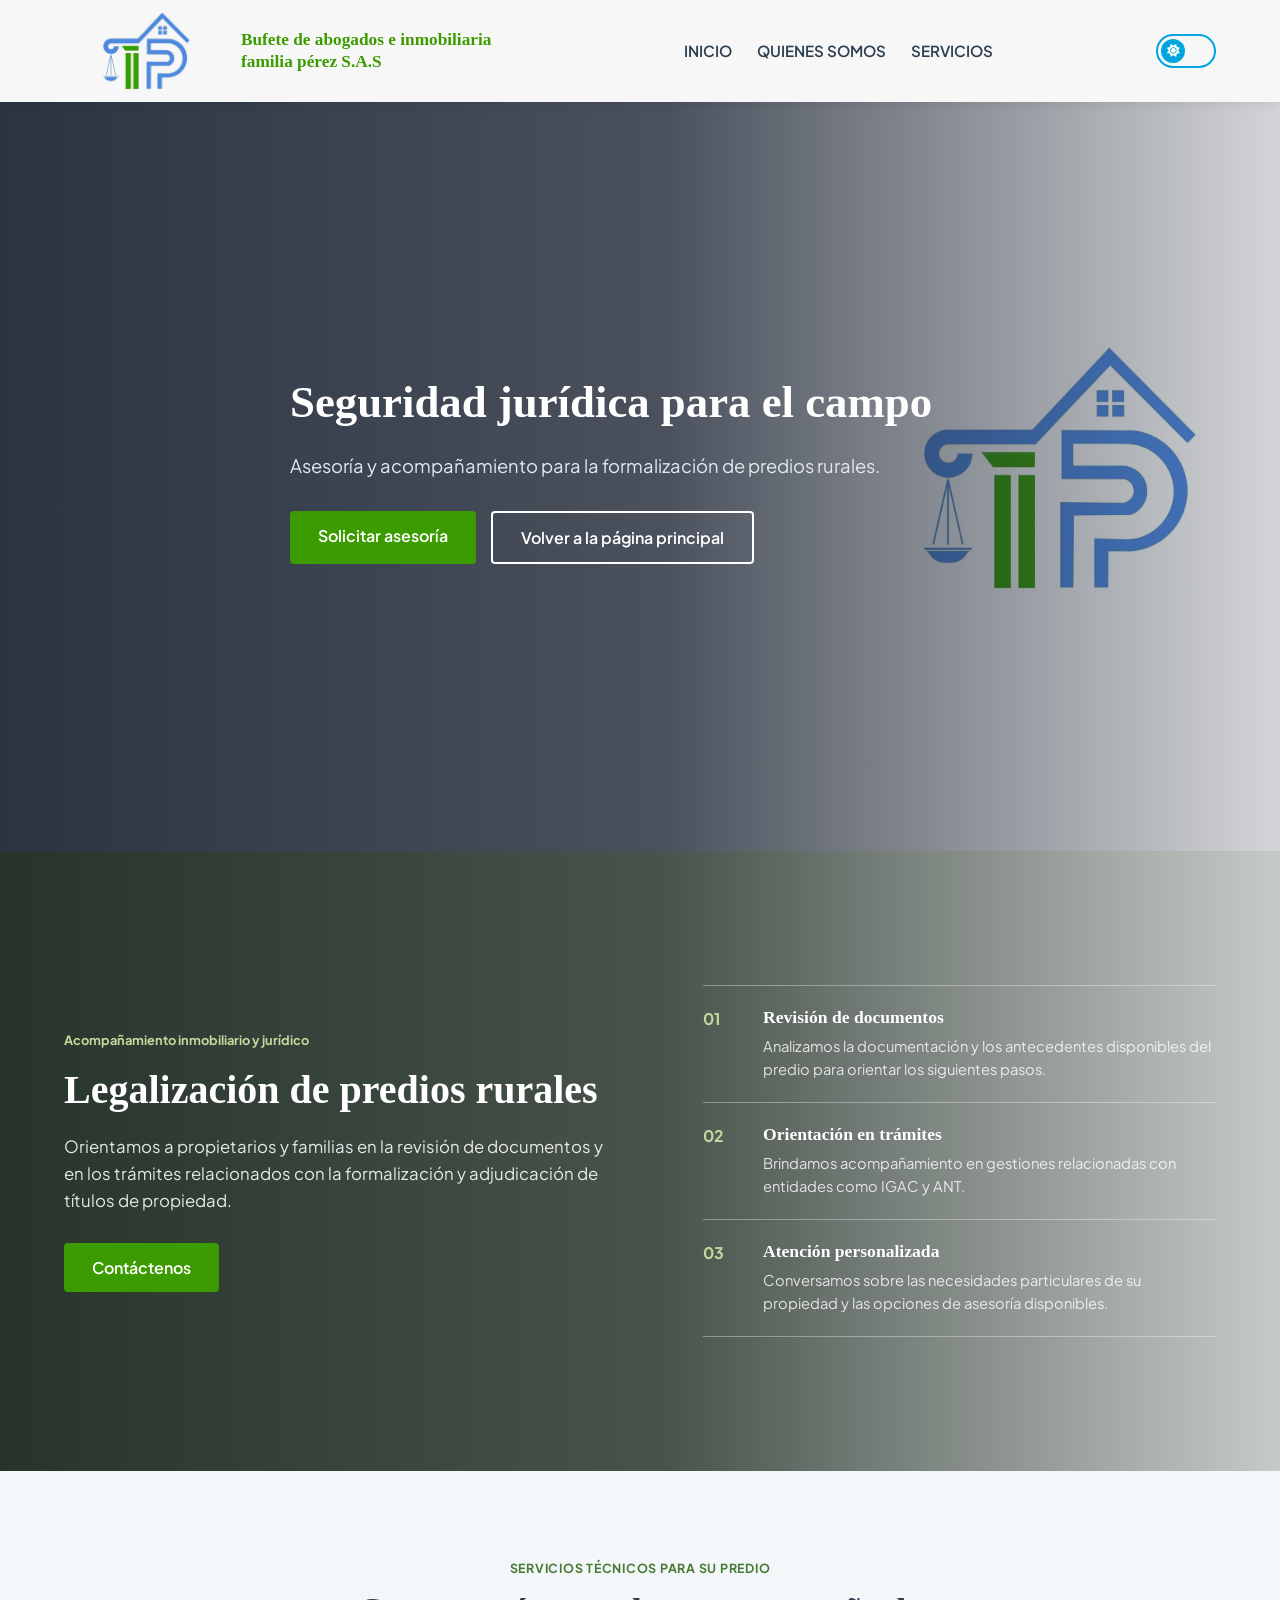
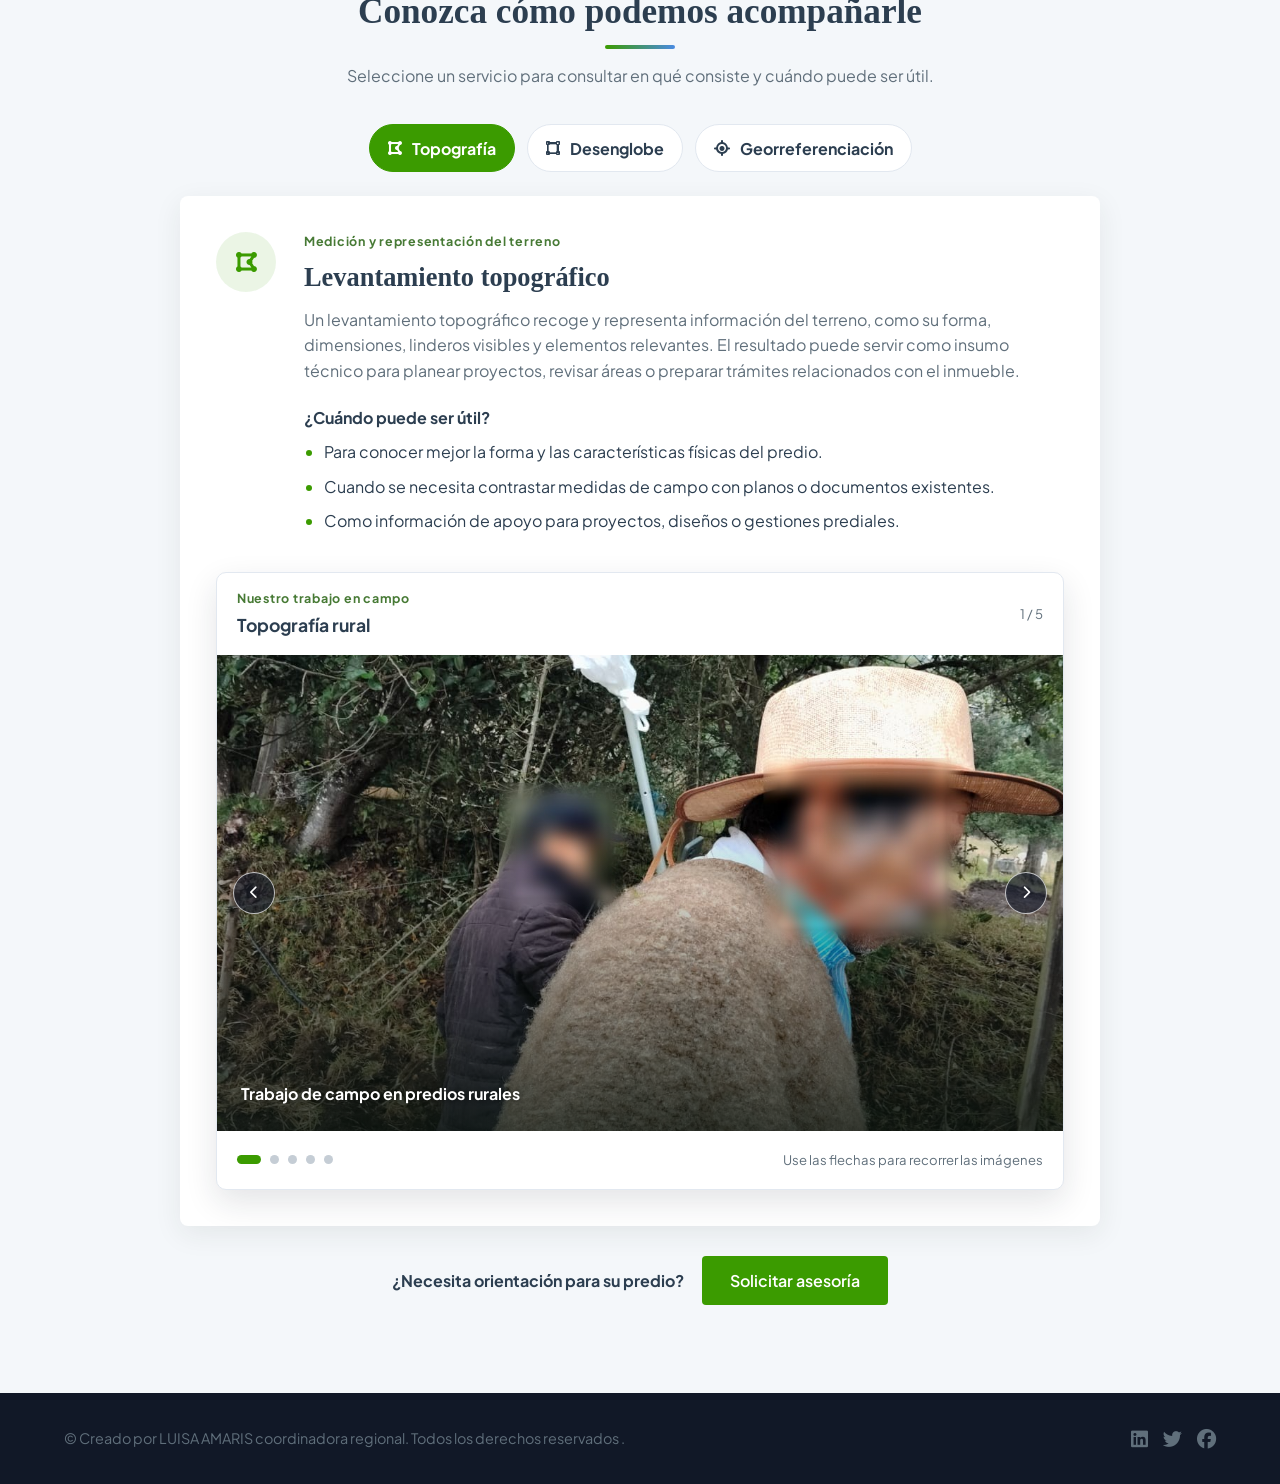
==== predios-rurales.html @ bc98e8e3 "Add files via upload" ====
<!DOCTYPE html>
<html lang="es">
<head>
  <meta charset="UTF-8">
  <meta name="viewport" content="width=device-width, initial-scale=1.0">
  <title>Legalización de predios rurales | Familia Pérez S.A.S.</title>
  <link rel="stylesheet" href="style.css.css">
  <link rel="preconnect" href="https://fonts.googleapis.com">
  <link rel="preconnect" href="https://fonts.gstatic.com" crossorigin>
  <link href="https://fonts.googleapis.com/css2?family=Cinzel:wght@500;700&family=Plus+Jakarta+Sans:wght@300;400;600;700&display=swap" rel="stylesheet">
  <link rel="stylesheet" href="https://cdnjs.cloudflare.com/ajax/libs/font-awesome/6.4.0/css/all.min.css">
</head>
<body>
  <nav class="navbar">
    <div class="container nav-container">
      <a href="index.html#home" class="logo-container">
        <img src="logo-sin-texto.jpeg" alt="Emblema de balanza y casa de Familia Pérez S.A.S." class="site-logo">
        <span class="brand-name">Bufete de abogados e inmobiliaria familia pérez S.A.S</span>
      </a>
      <ul class="nav-links">
        <li><a href="index.html#home">INICIO</a></li>
        <li><a href="index.html#about">QUIENES SOMOS</a></li>
        <li><a href="index.html#services">SERVICIOS</a></li>
      </ul>
      <button class="theme-toggle" id="theme-toggle" type="button" aria-label="Activar modo oscuro" aria-pressed="false">
        <span class="theme-toggle-thumb">
          <i class="fa-solid fa-sun theme-icon-light" aria-hidden="true"></i>
          <i class="fa-solid fa-moon theme-icon-dark" aria-hidden="true"></i>
        </span>
      </button>
    </div>
  </nav>

  <header id="home" class="hero">
    <div class="hero-overlay"></div>
    <div class="container hero-content">
      <h1>Seguridad jurídica para el campo</h1>
      <p>Asesoría y acompañamiento para la formalización de predios rurales.</p>
      <div class="hero-buttons">
        <a href="index.html#contact" class="btn btn-primary">Solicitar asesoría</a>
        <a href="index.html#properties" class="btn btn-secondary">Volver a la página principal</a>
      </div>
    </div>
  </header>

  <main>
    <section class="properties rural-info">
      <div class="container rural-layout">
        <div class="rural-copy">
          <p class="rural-eyebrow">Acompañamiento inmobiliario y jurídico</p>
          <h2>Legalización de predios rurales</h2>
          <p class="rural-intro">Orientamos a propietarios y familias en la revisión de documentos y en los trámites relacionados con la formalización y adjudicación de títulos de propiedad.</p>
          <a href="index.html#contact" class="btn btn-primary">Contáctenos</a>
        </div>
        <div class="rural-points">
          <div class="rural-point">
            <span class="rural-number">01</span>
            <div>
              <h3>Revisión de documentos</h3>
              <p>Analizamos la documentación y los antecedentes disponibles del predio para orientar los siguientes pasos.</p>
            </div>
          </div>
          <div class="rural-point">
            <span class="rural-number">02</span>
            <div>
              <h3>Orientación en trámites</h3>
              <p>Brindamos acompañamiento en gestiones relacionadas con entidades como IGAC y ANT.</p>
            </div>
          </div>
          <div class="rural-point">
            <span class="rural-number">03</span>
            <div>
              <h3>Atención personalizada</h3>
              <p>Conversamos sobre las necesidades particulares de su propiedad y las opciones de asesoría disponibles.</p>
            </div>
          </div>
        </div>
      </div>
    </section>

    <section class="rural-services" aria-labelledby="rural-services-title">
      <div class="container">
        <div class="section-title">
          <p class="rural-services-kicker">SERVICIOS TÉCNICOS PARA SU PREDIO</p>
          <h2 id="rural-services-title">Conozca cómo podemos acompañarle</h2>
          <p>Seleccione un servicio para consultar en qué consiste y cuándo puede ser útil.</p>
        </div>

        <div class="rural-service-tabs" role="tablist" aria-label="Servicios para predios rurales">
          <button class="rural-service-tab is-active" id="tab-topografia" type="button" role="tab" aria-selected="true" aria-controls="panel-topografia" tabindex="0">
            <i class="fa-solid fa-draw-polygon" aria-hidden="true"></i>
            Topografía
          </button>
          <button class="rural-service-tab" id="tab-desenglobe" type="button" role="tab" aria-selected="false" aria-controls="panel-desenglobe" tabindex="-1">
            <i class="fa-solid fa-vector-square" aria-hidden="true"></i>
            Desenglobe
          </button>
          <button class="rural-service-tab" id="tab-georreferenciacion" type="button" role="tab" aria-selected="false" aria-controls="panel-georreferenciacion" tabindex="-1">
            <i class="fa-solid fa-location-crosshairs" aria-hidden="true"></i>
            Georreferenciación
          </button>
        </div>

        <div class="rural-service-panels">
          <article class="rural-service-panel is-active" id="panel-topografia" role="tabpanel" aria-labelledby="tab-topografia" tabindex="0">
            <div class="rural-service-icon"><i class="fa-solid fa-draw-polygon" aria-hidden="true"></i></div>
            <div>
              <p class="rural-service-label">Medición y representación del terreno</p>
              <h3>Levantamiento topográfico</h3>
              <p>Un levantamiento topográfico recoge y representa información del terreno, como su forma, dimensiones, linderos visibles y elementos relevantes. El resultado puede servir como insumo técnico para planear proyectos, revisar áreas o preparar trámites relacionados con el inmueble.</p>
              <h4>¿Cuándo puede ser útil?</h4>
              <ul>
                <li>Para conocer mejor la forma y las características físicas del predio.</li>
                <li>Cuando se necesita contrastar medidas de campo con planos o documentos existentes.</li>
                <li>Como información de apoyo para proyectos, diseños o gestiones prediales.</li>
              </ul>
            </div>
            <section class="topography-gallery" aria-label="Galería de trabajos de topografía">
              <div class="topography-gallery-heading">
                <div>
                  <p class="rural-service-label">Nuestro trabajo en campo</p>
                  <h4>Topografía rural</h4>
                </div>
                <p class="topography-gallery-count" id="topography-gallery-count" aria-live="polite">1 / 5</p>
              </div>
              <div class="topography-carousel" id="topography-carousel" role="region" aria-roledescription="carrusel" aria-label="Imágenes de trabajos topográficos">
                <figure class="topography-slide is-active" role="group" aria-roledescription="diapositiva" aria-label="1 de 5">
                  <img src="topografia-1-rostros-difuminados.jpeg" alt="Equipo realizando trabajo de campo en un predio rural" fetchpriority="high">
                  <figcaption>Trabajo de campo en predios rurales</figcaption>
                </figure>
                <figure class="topography-slide" role="group" aria-roledescription="diapositiva" aria-label="2 de 5" hidden>
                  <img src="topografia-3-rostros-difuminados.jpeg" alt="Reconocimiento de terreno rural y sus linderos" loading="lazy">
                  <figcaption>Reconocimiento del terreno y sus linderos</figcaption>
                </figure>
                <figure class="topography-slide" role="group" aria-roledescription="diapositiva" aria-label="3 de 5" hidden>
                  <img src="topografia-4-rostros-difuminados.jpeg" alt="Profesional utilizando equipo topográfico en una zona rural" loading="lazy">
                  <figcaption>Medición topográfica en terreno rural</figcaption>
                </figure>
                <figure class="topography-slide" role="group" aria-roledescription="diapositiva" aria-label="4 de 5" hidden>
                  <img src="topografia-5.jpeg" alt="Recorrido de campo para revisar un predio rural" loading="lazy">
                  <figcaption>Recorrido y revisión del predio</figcaption>
                </figure>
                <figure class="topography-slide" role="group" aria-roledescription="diapositiva" aria-label="5 de 5" hidden>
                  <img src="topografia-6-rostros-difuminados.jpeg" alt="Trabajo de campo con equipo de medición topográfica" loading="lazy">
                  <figcaption>Equipo de medición durante el levantamiento</figcaption>
                </figure>
                <button class="topography-carousel-control topography-carousel-previous" type="button" aria-label="Ver imagen anterior" data-carousel-step="-1">
                  <i class="fa-solid fa-chevron-left" aria-hidden="true"></i>
                </button>
                <button class="topography-carousel-control topography-carousel-next" type="button" aria-label="Ver imagen siguiente" data-carousel-step="1">
                  <i class="fa-solid fa-chevron-right" aria-hidden="true"></i>
                </button>
              </div>
              <div class="topography-carousel-footer">
                <div class="topography-carousel-dots" role="group" aria-label="Elegir imagen">
                  <button class="topography-carousel-dot is-active" type="button" aria-label="Ver imagen 1" aria-current="true" data-carousel-index="0"></button>
                  <button class="topography-carousel-dot" type="button" aria-label="Ver imagen 2" data-carousel-index="1"></button>
                  <button class="topography-carousel-dot" type="button" aria-label="Ver imagen 3" data-carousel-index="2"></button>
                  <button class="topography-carousel-dot" type="button" aria-label="Ver imagen 4" data-carousel-index="3"></button>
                  <button class="topography-carousel-dot" type="button" aria-label="Ver imagen 5" data-carousel-index="4"></button>
                </div>
                <p>Use las flechas para recorrer las imágenes</p>
              </div>
            </section>
          </article>

          <article class="rural-service-panel" id="panel-desenglobe" role="tabpanel" aria-labelledby="tab-desenglobe" tabindex="0" hidden>
            <div class="rural-service-icon"><i class="fa-solid fa-vector-square" aria-hidden="true"></i></div>
            <div>
              <p class="rural-service-label">Orientación para dividir un predio</p>
              <h3>Desenglobe de predios</h3>
              <p>El desenglobe es el proceso de separar una parte de un predio para que pueda identificarse de manera independiente en los registros correspondientes. La propuesta de división requiere revisar la situación jurídica, catastral y técnica del inmueble, además de las normas y requisitos aplicables en el municipio y ante las entidades competentes.</p>
              <h4>¿Cómo podemos acompañarle?</h4>
              <ul>
                <li>Revisar los documentos disponibles y la información del predio.</li>
                <li>Orientar sobre la información técnica que puede ser necesaria para estudiar la división.</li>
                <li>Apoyar la preparación y seguimiento de la gestión ante las entidades correspondientes.</li>
              </ul>
              <p class="rural-service-note">La viabilidad y los requisitos dependen de cada predio y de la normativa aplicable; la división no se entiende aprobada hasta completar los trámites requeridos.</p>
            </div>
          </article>

          <article class="rural-service-panel" id="panel-georreferenciacion" role="tabpanel" aria-labelledby="tab-georreferenciacion" tabindex="0" hidden>
            <div class="rural-service-icon"><i class="fa-solid fa-location-crosshairs" aria-hidden="true"></i></div>
            <div>
              <p class="rural-service-label">Ubicación espacial de puntos y linderos</p>
              <h3>Georreferenciación</h3>
              <p>La georreferenciación permite asociar puntos, vértices o límites de un predio con coordenadas dentro de un sistema de referencia. Estos datos ayudan a ubicar el inmueble en el territorio y pueden complementar planos, levantamientos y documentación predial.</p>
              <h4>¿Qué se debe tener en cuenta?</h4>
              <ul>
                <li>La precisión depende del método, los equipos, las condiciones del terreno y el sistema de referencia utilizado.</li>
                <li>Las coordenadas deben revisarse junto con los antecedentes y documentos del predio.</li>
                <li>Para trámites, hay que confirmar el formato y los requisitos vigentes exigidos por la entidad receptora.</li>
              </ul>
            </div>
          </article>
        </div>

        <div class="rural-services-cta">
          <p>¿Necesita orientación para su predio?</p>
          <a href="index.html#contact" class="btn btn-primary">Solicitar asesoría</a>
        </div>
      </div>
    </section>
  </main>

  <footer>
    <div class="container footer-content">
      <p>&copy; Creado por LUISA AMARIS coordinadora regional. Todos los derechos reservados  .</p>
      <div class="socials">
        <a href="#"><i class="fa-brands fa-linkedin"></i></a>
        <a href="#"><i class="fa-brands fa-twitter"></i></a>
        <a href="#"><i class="fa-brands fa-facebook"></i></a>
      </div>
    </div>
  </footer>
  <script src="theme.js" defer></script>
  <script src="rural-services.js" defer></script>
  <script src="topography-carousel.js" defer></script>
</body>
</html>
---- style.css.css ----
/* ==========================================================================
   Variables Globales y Paleta de Colores (Basada en el Logo)
   ========================================================================== */
:root {
  --logo-blue: #4A8BE2;       /* Azul exacto del logo */
  --logo-green: #3B9B00;      /* Verde exacto del logo */
  --dark-bg: #1a2332;
  --light-bg: #f4f7fa;
  --text-main: #2c3e50;
  --text-light: #606f7b;
  --white: #ffffff;
  --border-color: #e2e8f0;
  
  /* Fuentes */
  --font-heading: 'Merriweather', serif; /* Tipografía formal similar al logo */
  --font-body: 'Plus Jakarta Sans', sans-serif;
  --transition: all 0.3s ease-in-out;
}

* {
  margin: 0;
  padding: 0;
  box-sizing: border-box;
}

html {
  scroll-behavior: smooth;
}

body {
  font-family: var(--font-body);
  color: var(--text-main);
  background-color: var(--white);
  line-height: 1.6;
}

.container {
  width: 90%;
  max-width: 1200px;
  margin: 0 auto;
}

/* Tipografía */
h1, h2, h3 {
  font-family: var(--font-heading);
  color: var(--text-main);
  line-height: 1.3;
}

p {
  color: var(--text-light);
}

a {
  text-decoration: none;
  color: inherit;
}

/* Utilitarios de Color */
.icon-blue { color: var(--logo-blue) !important; }
.icon-green { color: var(--logo-green) !important; }

/* Botones */
.btn {
  display: inline-block;
  padding: 12px 28px;
  font-weight: 600;
  border-radius: 4px;
  transition: var(--transition);
  cursor: pointer;
  border: none;
  text-align: center;
}

.btn-primary {
  background-color: var(--logo-green);
  color: var(--white);
}

.btn-primary:hover {
  background-color: #2e7a00;
}

.btn-secondary {
  background-color: transparent;
  color: var(--white);
  border: 2px solid var(--white);
}

.btn-secondary:hover {
  background-color: var(--white);
  color: var(--logo-blue);
}

.btn-block {
  width: 100%;
}

/* Títulos de Sección */
.section-title {
  text-align: center;
  margin-bottom: 50px;
}

.section-title h2 {
  font-size: 2.2rem;
  position: relative;
  display: inline-block;
  margin-bottom: 10px;
  color: var(--text-main);
}

.section-title h2::after {
  content: '';
  width: 70px;
  height: 4px;
  background: linear-gradient(to right, var(--logo-green), var(--logo-blue));
  display: block;
  margin: 10px auto 0;
  border-radius: 2px;
}

/* ==========================================================================
   Barra de Navegación y Logo
   ========================================================================== */
.navbar {
  position: fixed;
  top: 0;
  left: 0;
  width: 100%;
  background-color: #f7f7f7;
  box-shadow: 0 2px 10px rgba(0,0,0,0.08);
  z-index: 1000;
}

.nav-container {
  display: flex;
  justify-content: space-between;
  align-items: center;
  padding: 12px 0;
}

.logo-container {
  display: flex;
  align-items: center;
  gap: 12px;
  min-width: 0;
}

.site-logo {
  width: 165px;
  height: 78px;
  object-fit: contain;
}

.logo-text {
  display: flex;
  flex-direction: column;
}

.brand-name {
  max-width: 280px;
  font-family: var(--font-heading);
  font-weight: 700;
  font-size: 1.08rem;
  line-height: 1.25;
  color: var(--logo-green);
}

.brand-subtitle {
  font-size: 0.75rem;
  color: var(--logo-blue);
  font-weight: 600;
}

.nav-links {
  display: flex;
  list-style: none;
  align-items: center;
  gap: 25px;
}

.nav-links a {
  font-weight: 600;
  font-size: 0.95rem;
  color: var(--text-main);
  transition: var(--transition);
}

.nav-links a:hover {
  color: var(--logo-blue);
}

.theme-toggle {
  display: flex;
  flex: 0 0 60px;
  align-items: center;
  width: 60px;
  height: 34px;
  padding: 3px;
  border: 2px solid #00a5df;
  border-radius: 999px;
  background: transparent;
  cursor: pointer;
  transition: var(--transition);
}

.theme-toggle:focus-visible {
  outline: 3px solid rgba(0, 165, 223, 0.35);
  outline-offset: 3px;
}

.theme-toggle-thumb {
  display: grid;
  width: 24px;
  height: 24px;
  place-items: center;
  border-radius: 50%;
  background: #00a5df;
  color: var(--white);
  font-size: 0.8rem;
  transition: transform 0.3s ease-in-out;
}

.theme-toggle .theme-icon-light {
  display: inline-block;
}

.theme-toggle .theme-icon-dark {
  display: none;
}

html[data-theme="dark"] .theme-toggle-thumb {
  transform: translateX(24px);
}

html[data-theme="dark"] .theme-toggle .theme-icon-light {
  display: none;
}

html[data-theme="dark"] .theme-toggle .theme-icon-dark {
  display: inline-block;
}

.btn-nav {
  background-color: var(--logo-blue);
  color: var(--white) !important;
  padding: 8px 18px;
  border-radius: 4px;
}

.btn-nav:hover {
  background-color: #3873c4 !important;
}

/* ==========================================================================
   Hero Section
   ========================================================================== */
.hero {
  height: 85vh;
  background: #f7f7f7 url('logo-sin-texto.jpeg') right 8% center / clamp(180px, 24vw, 280px) auto no-repeat;
  position: relative;
  display: flex;
  align-items: center;
  margin-top: 86px;
}

.hero-overlay {
  position: absolute;
  top: 0;
  left: 0;
  width: 100%;
  height: 100%;
  background: linear-gradient(90deg, rgba(26, 35, 50, 0.92) 0%, rgba(26, 35, 50, 0.78) 52%, rgba(26, 35, 50, 0.16) 100%);
}

.hero-content {
  position: relative;
  z-index: 2;
  color: var(--white);
  max-width: 700px;
}

.hero-content h1 {
  color: var(--white);
  font-size: 2.8rem;
  margin-bottom: 20px;
}

.hero-content p {
  color: #e2e8f0;
  font-size: 1.15rem;
  margin-bottom: 30px;
}

.hero-buttons {
  display: flex;
  gap: 15px;
}

/* ==========================================================================
   Sección Nosotros
   ========================================================================== */
.about {
  padding: 90px 0;
  background-color: var(--white);
}

.about-grid {
  display: grid;
  grid-template-columns: repeat(auto-fit, minmax(280px, 1fr));
  gap: 30px;
}

.about-card {
  padding: 35px 25px;
  background-color: var(--light-bg);
  border-radius: 8px;
  border-top: 4px solid var(--logo-blue);
  transition: var(--transition);
}

.about-card:nth-child(2) {
  border-top-color: var(--logo-green);
}

.about-card:hover {
  transform: translateY(-5px);
  box-shadow: 0 10px 25px rgba(0,0,0,0.06);
}

.icon-box {
  font-size: 2.2rem;
  margin-bottom: 20px;
}

.about-card h3 {
  font-size: 1.3rem;
  margin-bottom: 12px;
}

/* ==========================================================================
   Sección Servicios
   ========================================================================== */
.services {
  padding: 90px 0;
  background-color: var(--light-bg);
}

.services-wrapper {
  display: grid;
  grid-template-columns: repeat(auto-fit, minmax(320px, 1fr));
  gap: 40px;
}

.service-column {
  background: var(--white);
  padding: 40px;
  border-radius: 8px;
  box-shadow: 0 4px 15px rgba(0,0,0,0.03);
}

.border-blue { border-top: 5px solid var(--logo-blue); }
.border-green { border-top: 5px solid var(--logo-green); }

.column-header {
  display: flex;
  align-items: center;
  gap: 15px;
  border-bottom: 2px solid var(--border-color);
  padding-bottom: 20px;
  margin-bottom: 25px;
}

.column-header i {
  font-size: 2rem;
}

.column-header h3 {
  font-size: 1.4rem;
}

.service-list {
  list-style: none;
}

.service-list li {
  margin-bottom: 15px;
  display: flex;
  align-items: center;
  gap: 12px;
  color: var(--text-main);
  font-weight: 500;
}

.service-list i {
  font-size: 0.9rem;
}

/* Recuperación de cartera residencial */
.collection-proposal {
  padding: 88px 0;
  background: linear-gradient(135deg, #f4f7fa 0%, #edf3e9 100%);
}

.collection-layout {
  display: grid;
  grid-template-columns: minmax(0, 0.9fr) minmax(0, 1.1fr);
  gap: 64px;
  align-items: center;
}

.collection-intro {
  max-width: 520px;
}

.collection-eyebrow {
  margin-bottom: 14px;
  color: #477a35;
  font-size: 0.78rem;
  font-weight: 700;
  letter-spacing: 0.06em;
}

.collection-intro h2 {
  margin-bottom: 16px;
  font-size: 2.25rem;
}

.collection-tagline {
  margin-bottom: 14px;
  color: var(--text-main);
  font-size: 1.12rem;
  font-weight: 700;
}

.collection-description {
  margin-bottom: 24px;
}

.collection-details {
  display: grid;
  gap: 14px;
}

.collection-card {
  display: grid;
  grid-template-columns: 48px minmax(0, 1fr);
  gap: 16px;
  align-items: start;
  padding: 20px;
  border: 1px solid var(--border-color);
  border-radius: 8px;
  background-color: var(--white);
}

.collection-icon {
  display: grid;
  width: 44px;
  height: 44px;
  place-items: center;
  border-radius: 50%;
  background-color: rgba(59, 155, 0, 0.1);
  color: var(--logo-green);
  font-size: 1.1rem;
}

.collection-card h3 {
  margin: 2px 0 6px;
  font-size: 1.05rem;
}

.collection-disclaimer {
  font-size: 0.82rem;
}

.business-placeholder {
  min-height: 90px;
  padding: 28px 0;
  border-top: 1px solid var(--border-color);
  background-color: var(--white);
}

.business-placeholder h2 {
  font-size: 1.4rem;
}

/* ==========================================================================
   Información Rural
   ========================================================================== */
.properties {
  position: relative;
  isolation: isolate;
  min-height: 620px;
  display: flex;
  align-items: center;
  padding: 88px 0;
  color: var(--white);
  background: url('https://images.unsplash.com/photo-1500382017468-9049fed747ef?auto=format&fit=crop&w=2000&q=85') center 54% / cover no-repeat;
}

.properties::before {
  content: '';
  position: absolute;
  inset: 0;
  z-index: -1;
  background: linear-gradient(90deg, rgba(20, 35, 25, 0.92) 0%, rgba(20, 35, 25, 0.78) 52%, rgba(20, 35, 25, 0.24) 100%);
}

.rural-layout {
  display: grid;
  grid-template-columns: minmax(0, 1.05fr) minmax(300px, 0.95fr);
  gap: 72px;
  align-items: center;
}

.rural-copy {
  max-width: 620px;
}

.rural-eyebrow {
  margin-bottom: 16px;
  color: #c5d99e;
  font-size: 0.8rem;
  font-weight: 700;
}

.rural-copy h2 {
  margin-bottom: 20px;
  color: var(--white);
  font-size: 2.5rem;
  line-height: 1.2;
}

.rural-intro {
  max-width: 560px;
  margin-bottom: 28px;
  color: rgba(255, 255, 255, 0.88);
  font-size: 1.05rem;
}

.rural-points {
  border-top: 1px solid rgba(255, 255, 255, 0.35);
}

.rural-point {
  display: grid;
  grid-template-columns: 42px 1fr;
  gap: 18px;
  padding: 20px 0;
  border-bottom: 1px solid rgba(255, 255, 255, 0.35);
}

.rural-number {
  color: #c5d99e;
  font-weight: 700;
}

.rural-point h3 {
  margin-bottom: 6px;
  color: var(--white);
  font-size: 1.1rem;
}

.rural-point p {
  margin: 0;
  color: rgba(255, 255, 255, 0.82);
  font-size: 0.92rem;
}

/* Servicios técnicos rurales */
.rural-services {
  padding: 88px 0;
  background-color: var(--light-bg);
}

.rural-services .section-title {
  max-width: 720px;
  margin: 0 auto 36px;
}

.rural-services .section-title h2 {
  margin-bottom: 14px;
}

.rural-services-kicker,
.rural-service-label {
  color: #477a35;
  font-size: 0.78rem;
  font-weight: 700;
  letter-spacing: 0.06em;
}

.rural-services-kicker {
  margin-bottom: 10px;
}

.rural-service-tabs {
  display: flex;
  justify-content: center;
  flex-wrap: wrap;
  gap: 12px;
  margin-bottom: 24px;
}

.rural-service-tab {
  display: inline-flex;
  align-items: center;
  justify-content: center;
  gap: 10px;
  min-height: 48px;
  padding: 10px 18px;
  border: 1px solid var(--border-color);
  border-radius: 999px;
  background-color: var(--white);
  color: var(--text-main);
  font: inherit;
  font-weight: 700;
  cursor: pointer;
  transition: var(--transition);
}

.rural-service-tab:hover,
.rural-service-tab:focus-visible {
  border-color: var(--logo-blue);
  outline: none;
}

.rural-service-tab.is-active {
  border-color: var(--logo-green);
  background-color: var(--logo-green);
  color: var(--white);
}

.rural-service-panels {
  max-width: 920px;
  margin: 0 auto;
}

.rural-service-panel {
  display: grid;
  grid-template-columns: 64px minmax(0, 1fr);
  gap: 24px;
  padding: 36px;
  border-radius: 8px;
  background-color: var(--white);
  box-shadow: 0 8px 28px rgba(34, 52, 35, 0.08);
  animation: rural-panel-enter 220ms ease-out;
}

.rural-service-panel[hidden] {
  display: none;
}

.rural-service-icon {
  display: grid;
  width: 60px;
  height: 60px;
  place-items: center;
  border-radius: 50%;
  background-color: rgba(59, 155, 0, 0.1);
  color: var(--logo-green);
  font-size: 1.5rem;
}

.rural-service-label {
  margin-bottom: 8px;
}

.rural-service-panel h3 {
  margin-bottom: 12px;
  font-size: 1.65rem;
}

.rural-service-panel h4 {
  margin: 22px 0 8px;
  color: var(--text-main);
}

.rural-service-panel p:not(.rural-service-label) {
  color: var(--text-light);
}

.rural-service-panel ul {
  display: grid;
  gap: 9px;
  padding-left: 20px;
  color: var(--text-main);
}

.rural-service-panel li::marker {
  color: var(--logo-green);
}

.rural-service-panel .rural-service-note {
  margin-top: 18px;
  padding: 12px 14px;
  border-left: 3px solid var(--logo-blue);
  background-color: var(--light-bg);
  font-size: 0.9rem;
}

.topography-gallery {
  grid-column: 1 / -1;
  margin-top: 14px;
  overflow: hidden;
  border: 1px solid var(--border-color);
  border-radius: 10px;
  background-color: var(--white);
  box-shadow: 0 12px 32px rgba(26, 35, 50, 0.12);
}

.topography-gallery-heading,
.topography-carousel-footer {
  display: flex;
  align-items: center;
  justify-content: space-between;
  gap: 16px;
  padding: 16px 20px;
}

.topography-gallery-heading h4 {
  margin: 2px 0 0;
  font-size: 1.1rem;
}

.topography-gallery-heading .rural-service-label {
  margin-bottom: 0;
}

.topography-gallery-count,
.topography-carousel-footer > p {
  color: var(--text-light);
  font-size: 0.82rem;
}

.topography-carousel {
  position: relative;
  overflow: hidden;
  aspect-ratio: 16 / 9;
  background: #17221a;
}

.topography-slide {
  position: absolute;
  inset: 0;
  margin: 0;
}

.topography-slide[hidden] {
  display: none;
}

.topography-slide img {
  display: block;
  width: 100%;
  height: 100%;
  object-fit: cover;
  object-position: center 48%;
}

.topography-slide::after {
  position: absolute;
  inset: 35% 0 0;
  background: linear-gradient(transparent, rgba(10, 20, 14, 0.78));
  content: "";
  pointer-events: none;
}

.topography-slide figcaption {
  position: absolute;
  z-index: 1;
  right: 76px;
  bottom: 24px;
  left: 24px;
  color: var(--white);
  font-size: 1rem;
  font-weight: 700;
  text-shadow: 0 1px 5px rgba(0, 0, 0, 0.45);
}

.topography-carousel-control {
  position: absolute;
  z-index: 2;
  top: 50%;
  display: grid;
  width: 42px;
  height: 42px;
  place-items: center;
  transform: translateY(-50%);
  border: 1px solid rgba(255, 255, 255, 0.7);
  border-radius: 50%;
  background: rgba(17, 24, 39, 0.62);
  color: var(--white);
  cursor: pointer;
  transition: var(--transition);
}

.topography-carousel-control:hover,
.topography-carousel-control:focus-visible {
  background: var(--logo-green);
}

.topography-carousel-control:focus-visible,
.topography-carousel-dot:focus-visible {
  outline: 3px solid var(--logo-blue);
  outline-offset: 3px;
}

.topography-carousel-previous {
  left: 16px;
}

.topography-carousel-next {
  right: 16px;
}

.topography-carousel-footer {
  min-height: 58px;
}

.topography-carousel-dots {
  display: flex;
  align-items: center;
  gap: 9px;
}

.topography-carousel-dot {
  width: 9px;
  height: 9px;
  padding: 0;
  border: 0;
  border-radius: 50%;
  background-color: #c5cdd5;
  cursor: pointer;
  transition: var(--transition);
}

.topography-carousel-dot.is-active {
  width: 24px;
  border-radius: 999px;
  background-color: var(--logo-green);
}

.rural-services-cta {
  display: flex;
  align-items: center;
  justify-content: center;
  flex-wrap: wrap;
  gap: 18px;
  margin-top: 30px;
  text-align: center;
}

.rural-services-cta p {
  color: var(--text-main);
  font-weight: 700;
}

@keyframes rural-panel-enter {
  from {
    opacity: 0;
    transform: translateY(6px);
  }
  to {
    opacity: 1;
    transform: translateY(0);
  }
}

/* ==========================================================================
   Sección Contacto
   ========================================================================== */
.contact {
  padding: 90px 0;
  background-color: var(--dark-bg);
  color: var(--white);
}

.contact-container {
  display: grid;
  grid-template-columns: repeat(auto-fit, minmax(320px, 1fr));
  gap: 50px;
  align-items: center;
}

.contact-info h2 {
  color: var(--white);
  font-size: 2.2rem;
  margin-bottom: 15px;
}

.contact-info p {
  color: #cbd5e1;
  margin-bottom: 30px;
}

.info-item {
  display: flex;
  align-items: center;
  gap: 20px;
  margin-bottom: 25px;
}

.info-item i {
  font-size: 1.4rem;
  color: var(--logo-green);
  background-color: rgba(255,255,255,0.05);
  padding: 15px;
  border-radius: 50%;
}

.info-item h4 {
  color: var(--white);
  font-family: var(--font-body);
}

.info-item p {
  margin: 0;
  font-size: 0.95rem;
}

.contact-form {
  background-color: var(--white);
  padding: 40px;
  border-radius: 8px;
  color: var(--text-main);
}

.contact-form h3 {
  margin-bottom: 20px;
  font-size: 1.4rem;
  color: var(--text-main);
}

.form-group {
  margin-bottom: 20px;
}

.form-group label {
  display: block;
  font-size: 0.85rem;
  font-weight: 600;
  margin-bottom: 8px;
}

.form-group input,
.form-group select,
.form-group textarea {
  width: 100%;
  padding: 12px;
  border: 1px solid var(--border-color);
  border-radius: 4px;
  font-family: var(--font-body);
  font-size: 0.95rem;
  outline: none;
  transition: var(--transition);
}

.form-group input:focus,
.form-group select:focus,
.form-group textarea:focus {
  border-color: var(--logo-blue);
}

/* ==========================================================================
   Reto interactivo rural
   ========================================================================== */
.field-game {
  padding: 84px 0;
  background-color: #edf1e8;
  color: var(--text-main);
}

.field-game-layout {
  display: grid;
  grid-template-columns: minmax(230px, 0.8fr) minmax(400px, 1.2fr);
  gap: 72px;
  align-items: center;
}

.game-kicker {
  margin-bottom: 14px;
  color: #477a35;
  font-size: 0.78rem;
  font-weight: 700;
}

.field-game-intro h2 {
  margin-bottom: 16px;
  font-size: 2.25rem;
}

.field-game-intro > p:not(.game-kicker):not(.game-disclaimer) {
  margin-bottom: 24px;
}

.game-note {
  display: flex;
  align-items: flex-start;
  gap: 12px;
  padding: 14px 0;
  border-top: 1px solid #cbd5c2;
  border-bottom: 1px solid #cbd5c2;
  font-size: 0.92rem;
  font-weight: 600;
}

.game-note i {
  margin-top: 3px;
  color: var(--logo-blue);
}

.game-disclaimer {
  margin-top: 18px;
  font-size: 0.78rem;
}

.game-board {
  padding: 32px;
  border-top: 4px solid var(--logo-green);
  background-color: var(--white);
  box-shadow: 0 14px 36px rgba(34, 52, 35, 0.12);
}

.game-board-heading {
  display: flex;
  justify-content: space-between;
  gap: 16px;
  color: var(--text-light);
  font-size: 0.75rem;
  font-weight: 700;
}

.game-board-heading p {
  margin: 0;
}

.game-progress {
  height: 6px;
  margin: 12px 0 26px;
  overflow: hidden;
  background-color: #e7ece4;
}

.game-progress span {
  display: block;
  width: 0;
  height: 100%;
  background-color: var(--logo-green);
  transition: width 250ms ease;
}

.game-category {
  margin-bottom: 8px;
  color: #477a35;
  font-size: 0.72rem;
  font-weight: 700;
}

.game-board h3 {
  margin-bottom: 20px;
  font-size: 1.3rem;
}

.game-options {
  display: grid;
  gap: 10px;
}

.game-answer {
  display: flex;
  align-items: center;
  gap: 12px;
  width: 100%;
  min-height: 52px;
  padding: 10px 14px;
  border: 1px solid var(--border-color);
  background: var(--white);
  color: var(--text-main);
  font: inherit;
  text-align: left;
  cursor: pointer;
  transition: var(--transition);
}

.game-answer:hover:not(:disabled),
.game-answer:focus-visible {
  border-color: var(--logo-blue);
  background-color: #f3f7fc;
}

.game-answer:focus-visible,
.game-next:focus-visible {
  outline: 3px solid rgba(74, 139, 226, 0.35);
  outline-offset: 2px;
}

.game-answer:disabled {
  cursor: default;
}

.game-answer.is-correct {
  border-color: var(--logo-green);
  background-color: #eef6e9;
}

.game-answer.is-incorrect {
  border-color: #bd6558;
  background-color: #fbefed;
}

.game-answer-letter {
  display: grid;
  flex: 0 0 30px;
  width: 30px;
  aspect-ratio: 1;
  place-items: center;
  border: 1px solid #d9e0d5;
  color: #477a35;
  font-size: 0.8rem;
  font-weight: 700;
}

.game-feedback {
  margin-top: 18px;
  padding: 14px 16px;
  border-left: 3px solid #bd6558;
  background-color: #f7f3ef;
  font-size: 0.92rem;
}

.game-feedback.is-success {
  border-left-color: var(--logo-green);
  background-color: #eef6e9;
}

.game-board [hidden] {
  display: none;
}

.game-next {
  display: inline-flex;
  align-items: center;
  gap: 10px;
  margin-top: 18px;
  padding: 11px 16px;
  border: 0;
  background-color: #315d34;
  color: var(--white);
  font: inherit;
  font-size: 0.9rem;
  font-weight: 700;
  cursor: pointer;
  transition: var(--transition);
}

.game-next:hover {
  background-color: #244827;
}

/* ==========================================================================
   Footer
   ========================================================================== */
footer {
  background-color: #111827;
  padding: 30px 0;
  color: var(--text-light);
  font-size: 0.9rem;
}

.footer-content {
  display: flex;
  justify-content: space-between;
  align-items: center;
}

.socials {
  display: flex;
  gap: 15px;
}

.socials a {
  color: var(--text-light);
  font-size: 1.2rem;
  transition: var(--transition);
}

.socials a:hover {
  color: var(--logo-green);
}

html[data-theme="dark"] {
  color-scheme: dark;
  --text-main: #e5eaf0;
  --text-light: #b5c0cc;
  --light-bg: #263241;
  --border-color: #3b4858;
}

html[data-theme="dark"] body,
html[data-theme="dark"] .about {
  background-color: #1a2332;
}

html[data-theme="dark"] .navbar {
  background-color: #1a2332;
}

html[data-theme="dark"] .services,
html[data-theme="dark"] .field-game,
html[data-theme="dark"] .rural-services,
html[data-theme="dark"] .collection-proposal {
  background-color: #202b39;
}

html[data-theme="dark"] .about-card,
html[data-theme="dark"] .service-column,
html[data-theme="dark"] .contact-form,
html[data-theme="dark"] .game-board,
html[data-theme="dark"] .rural-service-panel,
html[data-theme="dark"] .rural-service-tab,
html[data-theme="dark"] .collection-card {
  background-color: #263241;
}

html[data-theme="dark"] .collection-proposal {
  background-image: linear-gradient(135deg, #202b39 0%, #25352c 100%);
}

html[data-theme="dark"] .business-placeholder {
  background-color: #1a2332;
}

html[data-theme="dark"] .rural-service-tab.is-active {
  background-color: var(--logo-green);
}

html[data-theme="dark"] .rural-service-panel .rural-service-note {
  background-color: #202b39;
}

html[data-theme="dark"] .topography-gallery {
  border-color: var(--border-color);
  background-color: #263241;
}

html[data-theme="dark"] .form-group input,
html[data-theme="dark"] .form-group select,
html[data-theme="dark"] .form-group textarea {
  background-color: #1a2332;
  color: var(--text-main);
}

html[data-theme="dark"] .game-note {
  border-color: #465363;
}

html[data-theme="dark"] .game-progress {
  background-color: #3b4858;
}

html[data-theme="dark"] .game-answer {
  background-color: #1a2332;
  color: var(--text-main);
}

html[data-theme="dark"] .game-answer:hover:not(:disabled),
html[data-theme="dark"] .game-answer:focus-visible {
  background-color: #303f51;
}

html[data-theme="dark"] .game-answer.is-correct,
html[data-theme="dark"] .game-feedback.is-success {
  background-color: #203827;
}

html[data-theme="dark"] .game-answer.is-incorrect {
  background-color: #402b2b;
}

html[data-theme="dark"] .game-feedback {
  background-color: #322f2a;
}

/* Responsive */
@media (max-width: 768px) {
  .nav-links {
    display: none;
  }

  .site-logo {
    width: 120px;
    height: 58px;
  }

  .logo-container {
    gap: 8px;
  }

  .brand-name {
    max-width: 105px;
    font-size: 0.72rem;
  }

  .theme-toggle {
    flex-basis: 52px;
    width: 52px;
    height: 30px;
  }

  .theme-toggle-thumb {
    width: 20px;
    height: 20px;
  }

  html[data-theme="dark"] .theme-toggle-thumb {
    transform: translateX(20px);
  }

  .hero {
    background-position: right 16px top 16px;
    background-size: 90px auto;
  }

  .properties {
    min-height: auto;
    padding: 72px 0;
    background-position: center;
  }

  .rural-layout {
    grid-template-columns: 1fr;
    gap: 36px;
  }

  .collection-proposal {
    padding: 64px 0;
  }

  .collection-layout {
    grid-template-columns: 1fr;
    gap: 32px;
  }

  .collection-intro h2 {
    font-size: 1.9rem;
  }

  .collection-card {
    grid-template-columns: 40px minmax(0, 1fr);
    gap: 12px;
    padding: 16px;
  }

  .collection-icon {
    width: 38px;
    height: 38px;
  }

  .rural-services {
    padding: 64px 0;
  }

  .rural-service-tabs {
    display: grid;
    grid-template-columns: 1fr;
  }

  .rural-service-tab {
    justify-content: flex-start;
  }

  .rural-service-panel {
    grid-template-columns: 1fr;
    gap: 16px;
    padding: 24px;
  }

  .topography-gallery {
    margin-top: 4px;
  }

  .topography-carousel {
    aspect-ratio: 4 / 3;
  }

  .topography-carousel-control {
    width: 36px;
    height: 36px;
  }

  .topography-carousel-previous {
    left: 10px;
  }

  .topography-carousel-next {
    right: 10px;
  }

  .topography-slide figcaption {
    right: 18px;
    bottom: 16px;
    left: 18px;
    font-size: 0.9rem;
  }

  .topography-gallery-heading,
  .topography-carousel-footer {
    padding: 14px;
  }

  .topography-carousel-footer > p {
    display: none;
  }

  .rural-copy h2 {
    font-size: 2rem;
  }

  .field-game {
    padding: 64px 0;
  }

  .field-game-layout {
    grid-template-columns: minmax(0, 1fr);
    gap: 32px;
  }

  .game-board {
    padding: 24px;
  }

  .hero-content h1 {
    font-size: 2rem;
  }

  .hero-buttons {
    flex-direction: column;
  }

  .footer-content {
    flex-direction: column;
    gap: 15px;
    text-align: center;
  }
}
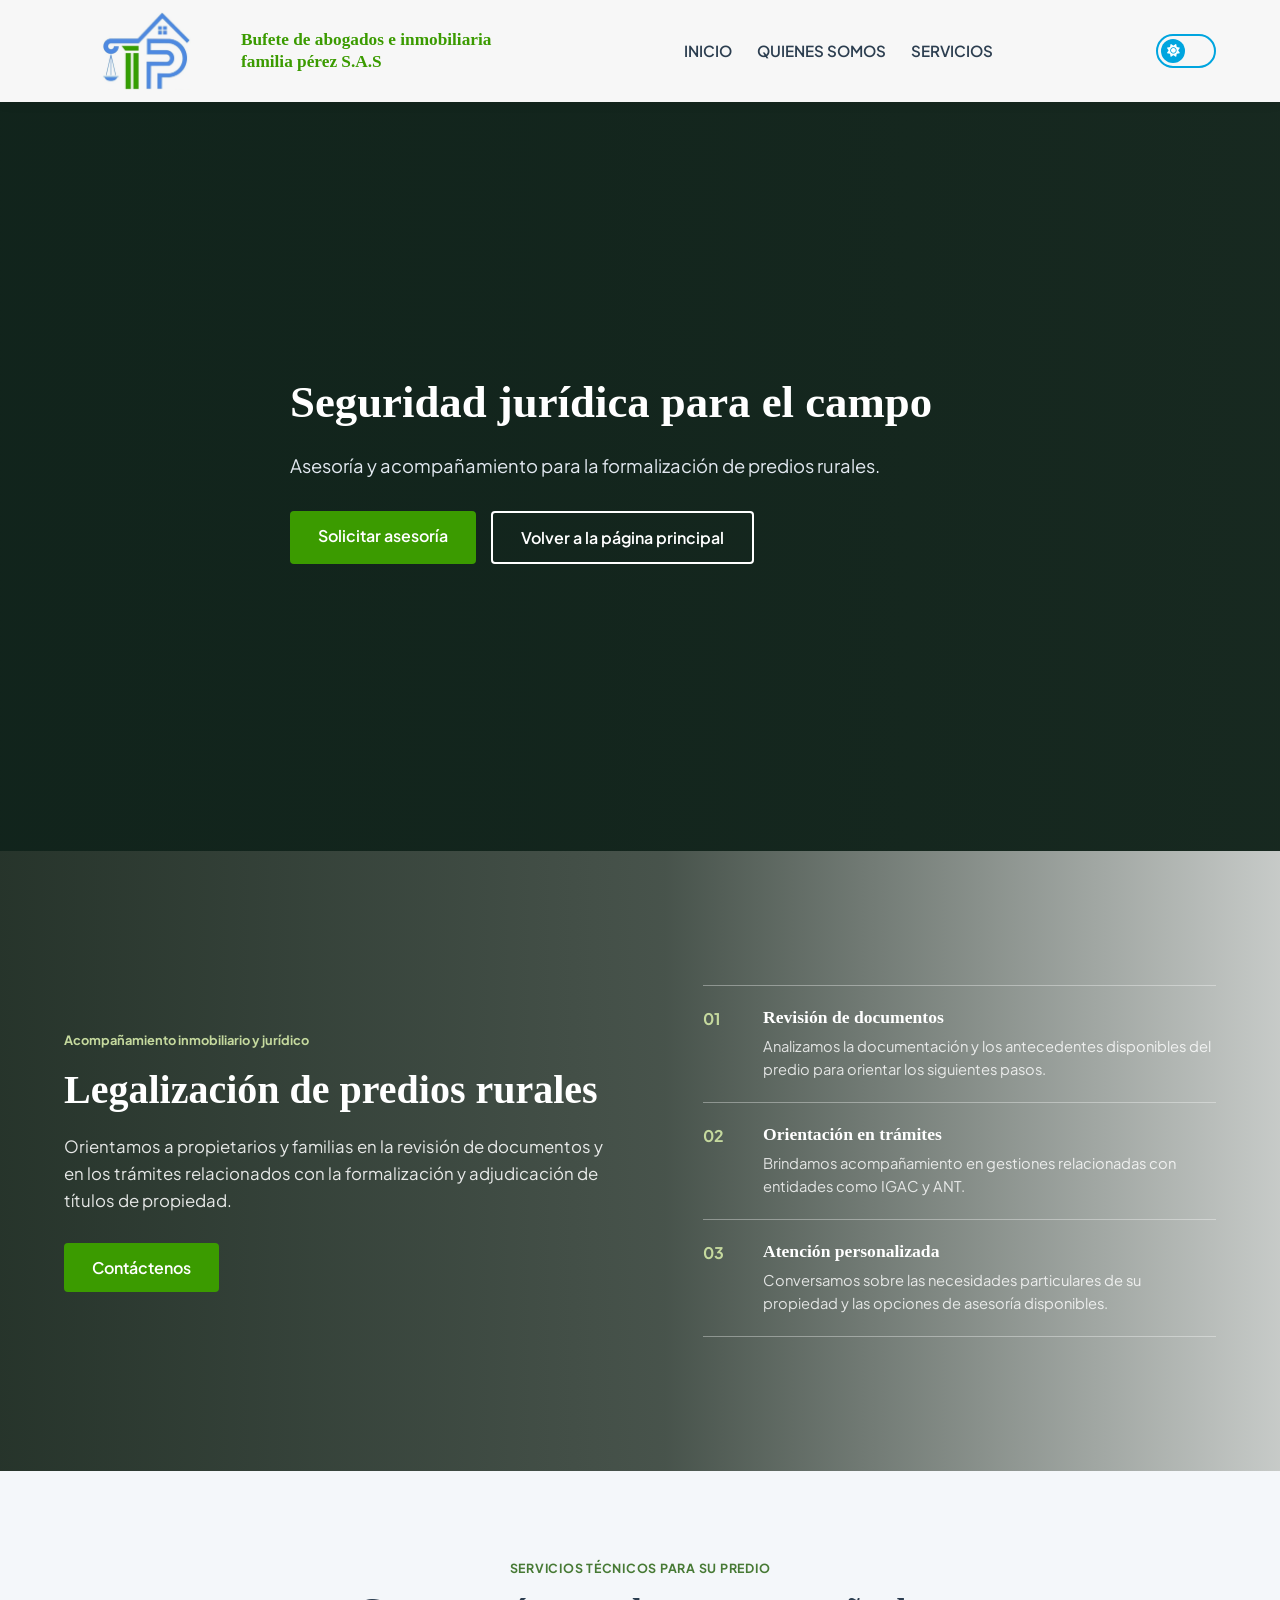
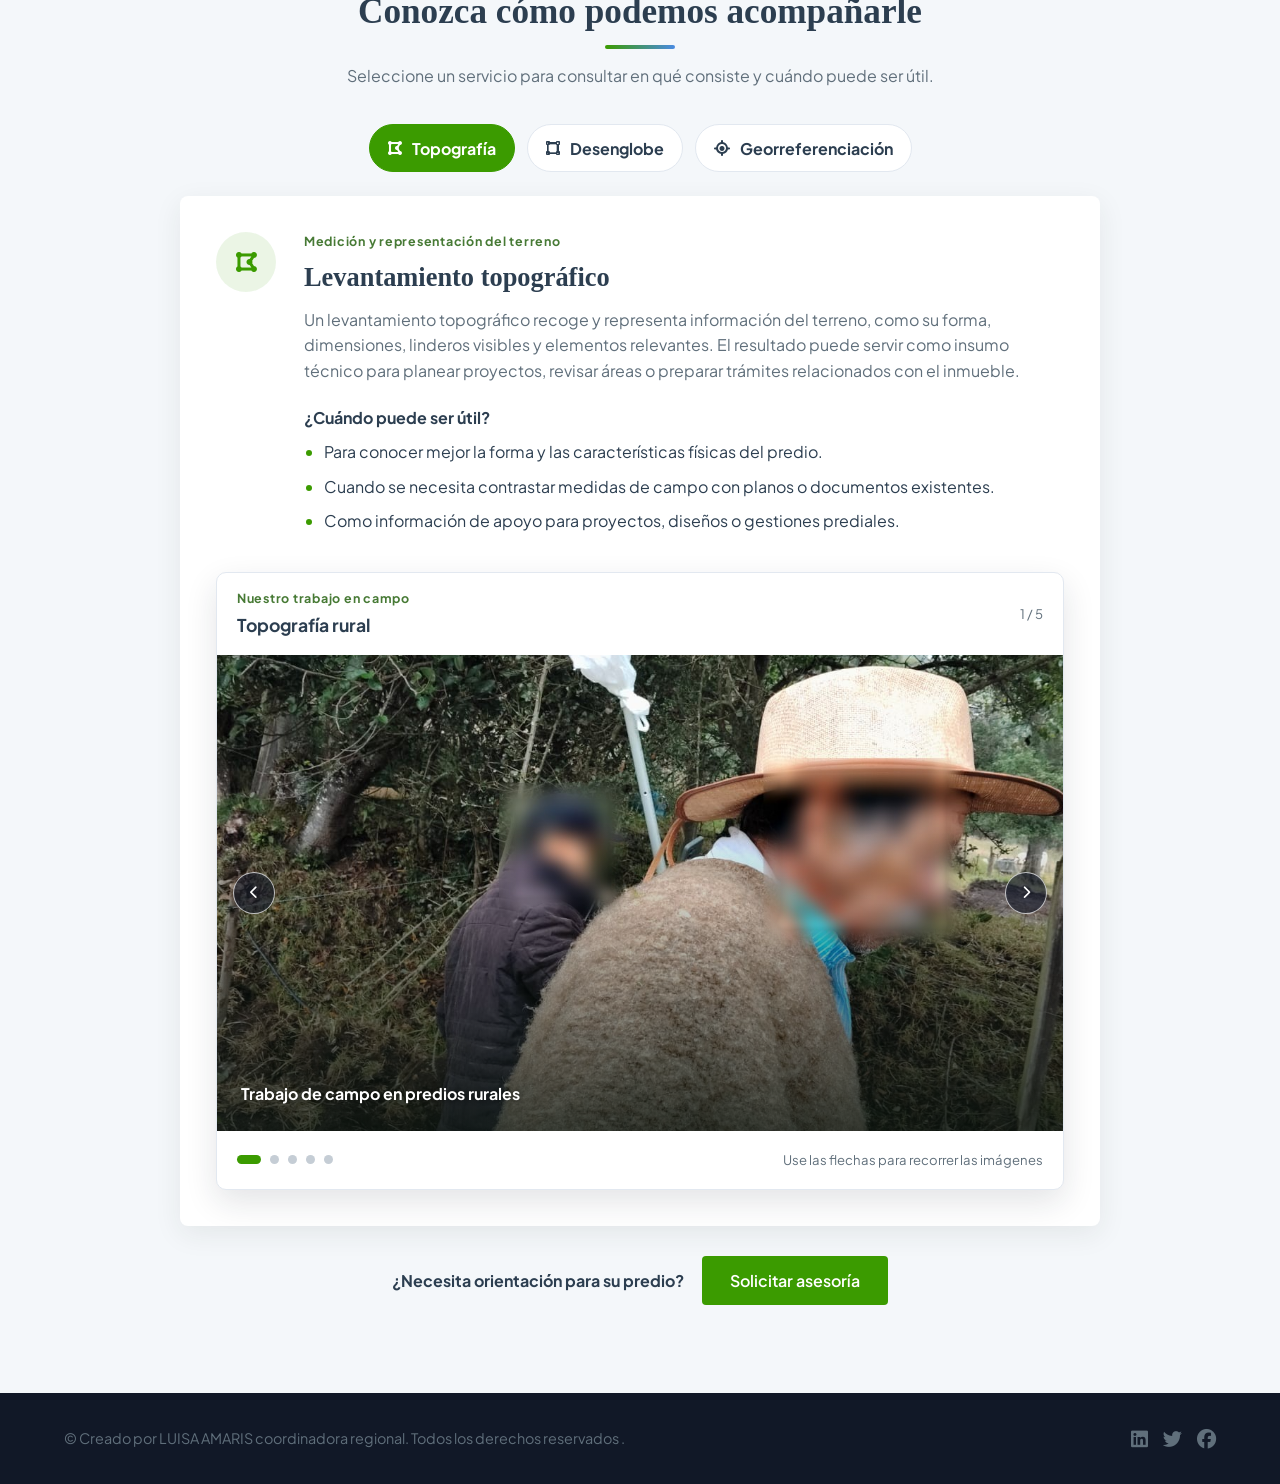
==== commit 7b6bf6db: "Publish website updates Co-authored-by: Copilot <223556219+Copilot@users.noreply.github.com>" ====
--- a/predios-rurales.html
+++ b/predios-rurales.html
@@ -1,221 +1,229 @@
-<!DOCTYPE html>
-<html lang="es">
-<head>
-  <meta charset="UTF-8">
-  <meta name="viewport" content="width=device-width, initial-scale=1.0">
-  <title>Legalización de predios rurales | Familia Pérez S.A.S.</title>
-  <link rel="stylesheet" href="style.css.css">
-  <link rel="preconnect" href="https://fonts.googleapis.com">
-  <link rel="preconnect" href="https://fonts.gstatic.com" crossorigin>
-  <link href="https://fonts.googleapis.com/css2?family=Cinzel:wght@500;700&family=Plus+Jakarta+Sans:wght@300;400;600;700&display=swap" rel="stylesheet">
-  <link rel="stylesheet" href="https://cdnjs.cloudflare.com/ajax/libs/font-awesome/6.4.0/css/all.min.css">
-</head>
-<body>
-  <nav class="navbar">
-    <div class="container nav-container">
-      <a href="index.html#home" class="logo-container">
-        <img src="logo-sin-texto.jpeg" alt="Emblema de balanza y casa de Familia Pérez S.A.S." class="site-logo">
-        <span class="brand-name">Bufete de abogados e inmobiliaria familia pérez S.A.S</span>
-      </a>
-      <ul class="nav-links">
-        <li><a href="index.html#home">INICIO</a></li>
-        <li><a href="index.html#about">QUIENES SOMOS</a></li>
-        <li><a href="index.html#services">SERVICIOS</a></li>
-      </ul>
-      <button class="theme-toggle" id="theme-toggle" type="button" aria-label="Activar modo oscuro" aria-pressed="false">
-        <span class="theme-toggle-thumb">
-          <i class="fa-solid fa-sun theme-icon-light" aria-hidden="true"></i>
-          <i class="fa-solid fa-moon theme-icon-dark" aria-hidden="true"></i>
-        </span>
-      </button>
-    </div>
-  </nav>
-
-  <header id="home" class="hero">
-    <div class="hero-overlay"></div>
-    <div class="container hero-content">
-      <h1>Seguridad jurídica para el campo</h1>
-      <p>Asesoría y acompañamiento para la formalización de predios rurales.</p>
-      <div class="hero-buttons">
-        <a href="index.html#contact" class="btn btn-primary">Solicitar asesoría</a>
-        <a href="index.html#properties" class="btn btn-secondary">Volver a la página principal</a>
-      </div>
-    </div>
-  </header>
-
-  <main>
-    <section class="properties rural-info">
-      <div class="container rural-layout">
-        <div class="rural-copy">
-          <p class="rural-eyebrow">Acompañamiento inmobiliario y jurídico</p>
-          <h2>Legalización de predios rurales</h2>
-          <p class="rural-intro">Orientamos a propietarios y familias en la revisión de documentos y en los trámites relacionados con la formalización y adjudicación de títulos de propiedad.</p>
-          <a href="index.html#contact" class="btn btn-primary">Contáctenos</a>
-        </div>
-        <div class="rural-points">
-          <div class="rural-point">
-            <span class="rural-number">01</span>
-            <div>
-              <h3>Revisión de documentos</h3>
-              <p>Analizamos la documentación y los antecedentes disponibles del predio para orientar los siguientes pasos.</p>
-            </div>
-          </div>
-          <div class="rural-point">
-            <span class="rural-number">02</span>
-            <div>
-              <h3>Orientación en trámites</h3>
-              <p>Brindamos acompañamiento en gestiones relacionadas con entidades como IGAC y ANT.</p>
-            </div>
-          </div>
-          <div class="rural-point">
-            <span class="rural-number">03</span>
-            <div>
-              <h3>Atención personalizada</h3>
-              <p>Conversamos sobre las necesidades particulares de su propiedad y las opciones de asesoría disponibles.</p>
-            </div>
-          </div>
-        </div>
-      </div>
-    </section>
-
-    <section class="rural-services" aria-labelledby="rural-services-title">
-      <div class="container">
-        <div class="section-title">
-          <p class="rural-services-kicker">SERVICIOS TÉCNICOS PARA SU PREDIO</p>
-          <h2 id="rural-services-title">Conozca cómo podemos acompañarle</h2>
-          <p>Seleccione un servicio para consultar en qué consiste y cuándo puede ser útil.</p>
-        </div>
-
-        <div class="rural-service-tabs" role="tablist" aria-label="Servicios para predios rurales">
-          <button class="rural-service-tab is-active" id="tab-topografia" type="button" role="tab" aria-selected="true" aria-controls="panel-topografia" tabindex="0">
-            <i class="fa-solid fa-draw-polygon" aria-hidden="true"></i>
-            Topografía
-          </button>
-          <button class="rural-service-tab" id="tab-desenglobe" type="button" role="tab" aria-selected="false" aria-controls="panel-desenglobe" tabindex="-1">
-            <i class="fa-solid fa-vector-square" aria-hidden="true"></i>
-            Desenglobe
-          </button>
-          <button class="rural-service-tab" id="tab-georreferenciacion" type="button" role="tab" aria-selected="false" aria-controls="panel-georreferenciacion" tabindex="-1">
-            <i class="fa-solid fa-location-crosshairs" aria-hidden="true"></i>
-            Georreferenciación
-          </button>
-        </div>
-
-        <div class="rural-service-panels">
-          <article class="rural-service-panel is-active" id="panel-topografia" role="tabpanel" aria-labelledby="tab-topografia" tabindex="0">
-            <div class="rural-service-icon"><i class="fa-solid fa-draw-polygon" aria-hidden="true"></i></div>
-            <div>
-              <p class="rural-service-label">Medición y representación del terreno</p>
-              <h3>Levantamiento topográfico</h3>
-              <p>Un levantamiento topográfico recoge y representa información del terreno, como su forma, dimensiones, linderos visibles y elementos relevantes. El resultado puede servir como insumo técnico para planear proyectos, revisar áreas o preparar trámites relacionados con el inmueble.</p>
-              <h4>¿Cuándo puede ser útil?</h4>
-              <ul>
-                <li>Para conocer mejor la forma y las características físicas del predio.</li>
-                <li>Cuando se necesita contrastar medidas de campo con planos o documentos existentes.</li>
-                <li>Como información de apoyo para proyectos, diseños o gestiones prediales.</li>
-              </ul>
-            </div>
-            <section class="topography-gallery" aria-label="Galería de trabajos de topografía">
-              <div class="topography-gallery-heading">
-                <div>
-                  <p class="rural-service-label">Nuestro trabajo en campo</p>
-                  <h4>Topografía rural</h4>
-                </div>
-                <p class="topography-gallery-count" id="topography-gallery-count" aria-live="polite">1 / 5</p>
-              </div>
-              <div class="topography-carousel" id="topography-carousel" role="region" aria-roledescription="carrusel" aria-label="Imágenes de trabajos topográficos">
-                <figure class="topography-slide is-active" role="group" aria-roledescription="diapositiva" aria-label="1 de 5">
-                  <img src="topografia-1-rostros-difuminados.jpeg" alt="Equipo realizando trabajo de campo en un predio rural" fetchpriority="high">
-                  <figcaption>Trabajo de campo en predios rurales</figcaption>
-                </figure>
-                <figure class="topography-slide" role="group" aria-roledescription="diapositiva" aria-label="2 de 5" hidden>
-                  <img src="topografia-3-rostros-difuminados.jpeg" alt="Reconocimiento de terreno rural y sus linderos" loading="lazy">
-                  <figcaption>Reconocimiento del terreno y sus linderos</figcaption>
-                </figure>
-                <figure class="topography-slide" role="group" aria-roledescription="diapositiva" aria-label="3 de 5" hidden>
-                  <img src="topografia-4-rostros-difuminados.jpeg" alt="Profesional utilizando equipo topográfico en una zona rural" loading="lazy">
-                  <figcaption>Medición topográfica en terreno rural</figcaption>
-                </figure>
-                <figure class="topography-slide" role="group" aria-roledescription="diapositiva" aria-label="4 de 5" hidden>
-                  <img src="topografia-5.jpeg" alt="Recorrido de campo para revisar un predio rural" loading="lazy">
-                  <figcaption>Recorrido y revisión del predio</figcaption>
-                </figure>
-                <figure class="topography-slide" role="group" aria-roledescription="diapositiva" aria-label="5 de 5" hidden>
-                  <img src="topografia-6-rostros-difuminados.jpeg" alt="Trabajo de campo con equipo de medición topográfica" loading="lazy">
-                  <figcaption>Equipo de medición durante el levantamiento</figcaption>
-                </figure>
-                <button class="topography-carousel-control topography-carousel-previous" type="button" aria-label="Ver imagen anterior" data-carousel-step="-1">
-                  <i class="fa-solid fa-chevron-left" aria-hidden="true"></i>
-                </button>
-                <button class="topography-carousel-control topography-carousel-next" type="button" aria-label="Ver imagen siguiente" data-carousel-step="1">
-                  <i class="fa-solid fa-chevron-right" aria-hidden="true"></i>
-                </button>
-              </div>
-              <div class="topography-carousel-footer">
-                <div class="topography-carousel-dots" role="group" aria-label="Elegir imagen">
-                  <button class="topography-carousel-dot is-active" type="button" aria-label="Ver imagen 1" aria-current="true" data-carousel-index="0"></button>
-                  <button class="topography-carousel-dot" type="button" aria-label="Ver imagen 2" data-carousel-index="1"></button>
-                  <button class="topography-carousel-dot" type="button" aria-label="Ver imagen 3" data-carousel-index="2"></button>
-                  <button class="topography-carousel-dot" type="button" aria-label="Ver imagen 4" data-carousel-index="3"></button>
-                  <button class="topography-carousel-dot" type="button" aria-label="Ver imagen 5" data-carousel-index="4"></button>
-                </div>
-                <p>Use las flechas para recorrer las imágenes</p>
-              </div>
-            </section>
-          </article>
-
-          <article class="rural-service-panel" id="panel-desenglobe" role="tabpanel" aria-labelledby="tab-desenglobe" tabindex="0" hidden>
-            <div class="rural-service-icon"><i class="fa-solid fa-vector-square" aria-hidden="true"></i></div>
-            <div>
-              <p class="rural-service-label">Orientación para dividir un predio</p>
-              <h3>Desenglobe de predios</h3>
-              <p>El desenglobe es el proceso de separar una parte de un predio para que pueda identificarse de manera independiente en los registros correspondientes. La propuesta de división requiere revisar la situación jurídica, catastral y técnica del inmueble, además de las normas y requisitos aplicables en el municipio y ante las entidades competentes.</p>
-              <h4>¿Cómo podemos acompañarle?</h4>
-              <ul>
-                <li>Revisar los documentos disponibles y la información del predio.</li>
-                <li>Orientar sobre la información técnica que puede ser necesaria para estudiar la división.</li>
-                <li>Apoyar la preparación y seguimiento de la gestión ante las entidades correspondientes.</li>
-              </ul>
-              <p class="rural-service-note">La viabilidad y los requisitos dependen de cada predio y de la normativa aplicable; la división no se entiende aprobada hasta completar los trámites requeridos.</p>
-            </div>
-          </article>
-
-          <article class="rural-service-panel" id="panel-georreferenciacion" role="tabpanel" aria-labelledby="tab-georreferenciacion" tabindex="0" hidden>
-            <div class="rural-service-icon"><i class="fa-solid fa-location-crosshairs" aria-hidden="true"></i></div>
-            <div>
-              <p class="rural-service-label">Ubicación espacial de puntos y linderos</p>
-              <h3>Georreferenciación</h3>
-              <p>La georreferenciación permite asociar puntos, vértices o límites de un predio con coordenadas dentro de un sistema de referencia. Estos datos ayudan a ubicar el inmueble en el territorio y pueden complementar planos, levantamientos y documentación predial.</p>
-              <h4>¿Qué se debe tener en cuenta?</h4>
-              <ul>
-                <li>La precisión depende del método, los equipos, las condiciones del terreno y el sistema de referencia utilizado.</li>
-                <li>Las coordenadas deben revisarse junto con los antecedentes y documentos del predio.</li>
-                <li>Para trámites, hay que confirmar el formato y los requisitos vigentes exigidos por la entidad receptora.</li>
-              </ul>
-            </div>
-          </article>
-        </div>
-
-        <div class="rural-services-cta">
-          <p>¿Necesita orientación para su predio?</p>
-          <a href="index.html#contact" class="btn btn-primary">Solicitar asesoría</a>
-        </div>
-      </div>
-    </section>
-  </main>
-
-  <footer>
-    <div class="container footer-content">
-      <p>&copy; Creado por LUISA AMARIS coordinadora regional. Todos los derechos reservados  .</p>
-      <div class="socials">
-        <a href="#"><i class="fa-brands fa-linkedin"></i></a>
-        <a href="#"><i class="fa-brands fa-twitter"></i></a>
-        <a href="#"><i class="fa-brands fa-facebook"></i></a>
-      </div>
-    </div>
-  </footer>
-  <script src="theme.js" defer></script>
-  <script src="rural-services.js" defer></script>
-  <script src="topography-carousel.js" defer></script>
-</body>
-</html>
+<!DOCTYPE html>
+<html lang="es">
+<head>
+  <meta charset="UTF-8">
+  <meta name="viewport" content="width=device-width, initial-scale=1.0">
+  <title>Legalización de predios rurales | Familia Pérez S.A.S.</title>
+  <link rel="stylesheet" href="style.css.css">
+  <link rel="preconnect" href="https://fonts.googleapis.com">
+  <link rel="preconnect" href="https://fonts.gstatic.com" crossorigin>
+  <link href="https://fonts.googleapis.com/css2?family=Cinzel:wght@500;700&family=Plus+Jakarta+Sans:wght@300;400;600;700&display=swap" rel="stylesheet">
+  <link rel="stylesheet" href="https://cdnjs.cloudflare.com/ajax/libs/font-awesome/6.4.0/css/all.min.css">
+</head>
+<body>
+  <nav class="navbar">
+    <div class="container nav-container">
+      <a href="index.html#home" class="logo-container">
+        <img src="logo-sin-texto.jpeg" alt="Emblema de balanza y casa de Familia Pérez S.A.S." class="site-logo">
+        <span class="brand-name">Bufete de abogados e inmobiliaria familia pérez S.A.S</span>
+      </a>
+      <ul class="nav-links">
+        <li><a href="index.html#home">INICIO</a></li>
+        <li><a href="index.html#about">QUIENES SOMOS</a></li>
+        <li><a href="index.html#services">SERVICIOS</a></li>
+      </ul>
+      <button class="theme-toggle" id="theme-toggle" type="button" aria-label="Activar modo oscuro" aria-pressed="false">
+        <span class="theme-toggle-thumb">
+          <i class="fa-solid fa-sun theme-icon-light" aria-hidden="true"></i>
+          <i class="fa-solid fa-moon theme-icon-dark" aria-hidden="true"></i>
+        </span>
+      </button>
+    </div>
+  </nav>
+
+  <header id="home" class="hero">
+    <div class="hero-overlay"></div>
+    <div class="container hero-content">
+      <h1>Seguridad jurídica para el campo</h1>
+      <p>Asesoría y acompañamiento para la formalización de predios rurales.</p>
+      <div class="hero-buttons">
+        <a href="index.html#contact" class="btn btn-primary">Solicitar asesoría</a>
+        <a href="index.html#properties" class="btn btn-secondary">Volver a la página principal</a>
+      </div>
+    </div>
+  </header>
+
+  <main>
+    <section class="properties rural-info">
+      <div class="container rural-layout">
+        <div class="rural-copy">
+          <p class="rural-eyebrow">Acompañamiento inmobiliario y jurídico</p>
+          <h2>Legalización de predios rurales</h2>
+          <p class="rural-intro">Orientamos a propietarios y familias en la revisión de documentos y en los trámites relacionados con la formalización y adjudicación de títulos de propiedad.</p>
+          <a href="index.html#contact" class="btn btn-primary">Contáctenos</a>
+        </div>
+        <div class="rural-points">
+          <div class="rural-point">
+            <span class="rural-number">01</span>
+            <div>
+              <h3>Revisión de documentos</h3>
+              <p>Analizamos la documentación y los antecedentes disponibles del predio para orientar los siguientes pasos.</p>
+            </div>
+          </div>
+          <div class="rural-point">
+            <span class="rural-number">02</span>
+            <div>
+              <h3>Orientación en trámites</h3>
+              <p>Brindamos acompañamiento en gestiones relacionadas con entidades como IGAC y ANT.</p>
+            </div>
+          </div>
+          <div class="rural-point">
+            <span class="rural-number">03</span>
+            <div>
+              <h3>Atención personalizada</h3>
+              <p>Conversamos sobre las necesidades particulares de su propiedad y las opciones de asesoría disponibles.</p>
+            </div>
+          </div>
+        </div>
+      </div>
+    </section>
+
+    <section class="rural-services" aria-labelledby="rural-services-title">
+      <div class="container">
+        <div class="section-title">
+          <p class="rural-services-kicker">SERVICIOS TÉCNICOS PARA SU PREDIO</p>
+          <h2 id="rural-services-title">Conozca cómo podemos acompañarle</h2>
+          <p>Seleccione un servicio para consultar en qué consiste y cuándo puede ser útil.</p>
+        </div>
+
+        <div class="rural-service-tabs" role="tablist" aria-label="Servicios para predios rurales">
+          <button class="rural-service-tab is-active" id="tab-topografia" type="button" role="tab" aria-selected="true" aria-controls="panel-topografia" tabindex="0">
+            <i class="fa-solid fa-draw-polygon" aria-hidden="true"></i>
+            Topografía
+          </button>
+          <button class="rural-service-tab" id="tab-desenglobe" type="button" role="tab" aria-selected="false" aria-controls="panel-desenglobe" tabindex="-1">
+            <i class="fa-solid fa-vector-square" aria-hidden="true"></i>
+            Desenglobe
+          </button>
+          <button class="rural-service-tab" id="tab-georreferenciacion" type="button" role="tab" aria-selected="false" aria-controls="panel-georreferenciacion" tabindex="-1">
+            <i class="fa-solid fa-location-crosshairs" aria-hidden="true"></i>
+            Georreferenciación
+          </button>
+        </div>
+
+        <div class="rural-service-panels">
+          <article class="rural-service-panel is-active" id="panel-topografia" role="tabpanel" aria-labelledby="tab-topografia" tabindex="0">
+            <div class="rural-service-icon"><i class="fa-solid fa-draw-polygon" aria-hidden="true"></i></div>
+            <div>
+              <p class="rural-service-label">Medición y representación del terreno</p>
+              <h3>Levantamiento topográfico</h3>
+              <p>Un levantamiento topográfico recoge y representa información del terreno, como su forma, dimensiones, linderos visibles y elementos relevantes. El resultado puede servir como insumo técnico para planear proyectos, revisar áreas o preparar trámites relacionados con el inmueble.</p>
+              <h4>¿Cuándo puede ser útil?</h4>
+              <ul>
+                <li>Para conocer mejor la forma y las características físicas del predio.</li>
+                <li>Cuando se necesita contrastar medidas de campo con planos o documentos existentes.</li>
+                <li>Como información de apoyo para proyectos, diseños o gestiones prediales.</li>
+              </ul>
+            </div>
+            <section class="topography-gallery" aria-label="Galería de trabajos de topografía">
+              <div class="topography-gallery-heading">
+                <div>
+                  <p class="rural-service-label">Nuestro trabajo en campo</p>
+                  <h4>Topografía rural</h4>
+                </div>
+                <p class="topography-gallery-count" id="topography-gallery-count" aria-live="polite">1 / 5</p>
+              </div>
+              <div class="topography-carousel" id="topography-carousel" role="region" aria-roledescription="carrusel" aria-label="Imágenes de trabajos topográficos">
+                <figure class="topography-slide is-active" role="group" aria-roledescription="diapositiva" aria-label="1 de 5">
+                  <img src="topografia-1-rostros-difuminados.jpeg" alt="Equipo realizando trabajo de campo en un predio rural" fetchpriority="high">
+                  <figcaption>Trabajo de campo en predios rurales</figcaption>
+                </figure>
+                <figure class="topography-slide" role="group" aria-roledescription="diapositiva" aria-label="2 de 5" hidden>
+                  <img src="topografia-3-rostros-difuminados.jpeg" alt="Reconocimiento de terreno rural y sus linderos" loading="lazy">
+                  <figcaption>Reconocimiento del terreno y sus linderos</figcaption>
+                </figure>
+                <figure class="topography-slide" role="group" aria-roledescription="diapositiva" aria-label="3 de 5" hidden>
+                  <img src="topografia-4-rostros-difuminados.jpeg" alt="Profesional utilizando equipo topográfico en una zona rural" loading="lazy">
+                  <figcaption>Medición topográfica en terreno rural</figcaption>
+                </figure>
+                <figure class="topography-slide" role="group" aria-roledescription="diapositiva" aria-label="4 de 5" hidden>
+                  <img src="topografia-5.jpeg" alt="Recorrido de campo para revisar un predio rural" loading="lazy">
+                  <figcaption>Recorrido y revisión del predio</figcaption>
+                </figure>
+                <figure class="topography-slide" role="group" aria-roledescription="diapositiva" aria-label="5 de 5" hidden>
+                  <img src="topografia-6-rostros-difuminados.jpeg" alt="Trabajo de campo con equipo de medición topográfica" loading="lazy">
+                  <figcaption>Equipo de medición durante el levantamiento</figcaption>
+                </figure>
+                <button class="topography-carousel-control topography-carousel-previous" type="button" aria-label="Ver imagen anterior" data-carousel-step="-1">
+                  <i class="fa-solid fa-chevron-left" aria-hidden="true"></i>
+                </button>
+                <button class="topography-carousel-control topography-carousel-next" type="button" aria-label="Ver imagen siguiente" data-carousel-step="1">
+                  <i class="fa-solid fa-chevron-right" aria-hidden="true"></i>
+                </button>
+              </div>
+              <div class="topography-carousel-footer">
+                <div class="topography-carousel-dots" role="group" aria-label="Elegir imagen">
+                  <button class="topography-carousel-dot is-active" type="button" aria-label="Ver imagen 1" aria-current="true" data-carousel-index="0"></button>
+                  <button class="topography-carousel-dot" type="button" aria-label="Ver imagen 2" data-carousel-index="1"></button>
+                  <button class="topography-carousel-dot" type="button" aria-label="Ver imagen 3" data-carousel-index="2"></button>
+                  <button class="topography-carousel-dot" type="button" aria-label="Ver imagen 4" data-carousel-index="3"></button>
+                  <button class="topography-carousel-dot" type="button" aria-label="Ver imagen 5" data-carousel-index="4"></button>
+                </div>
+                <p>Use las flechas para recorrer las imágenes</p>
+              </div>
+            </section>
+          </article>
+
+          <article class="rural-service-panel" id="panel-desenglobe" role="tabpanel" aria-labelledby="tab-desenglobe" tabindex="0" hidden>
+            <div class="rural-service-icon"><i class="fa-solid fa-vector-square" aria-hidden="true"></i></div>
+            <div>
+              <p class="rural-service-label">Orientación para dividir un predio</p>
+              <h3>Desenglobe de predios</h3>
+              <p>El desenglobe es el proceso de separar una parte de un predio para que pueda identificarse de manera independiente en los registros correspondientes. La propuesta de división requiere revisar la situación jurídica, catastral y técnica del inmueble, además de las normas y requisitos aplicables en el municipio y ante las entidades competentes.</p>
+              <h4>¿Cómo podemos acompañarle?</h4>
+              <ul>
+                <li>Revisar los documentos disponibles y la información del predio.</li>
+                <li>Orientar sobre la información técnica que puede ser necesaria para estudiar la división.</li>
+                <li>Apoyar la preparación y seguimiento de la gestión ante las entidades correspondientes.</li>
+              </ul>
+              <p class="rural-service-note">La viabilidad y los requisitos dependen de cada predio y de la normativa aplicable; la división no se entiende aprobada hasta completar los trámites requeridos.</p>
+              <figure class="desenglobe-illustration">
+                <img src="desenglobe-predios-rurales.jpeg" alt="Ilustración de un predio rural de 50 hectáreas dividido en siete lotes con una vía de acceso">
+                <figcaption>Ejemplo ilustrativo de división de un predio rural; la distribución y las áreas dependen de cada caso.</figcaption>
+              </figure>
+            </div>
+          </article>
+
+          <article class="rural-service-panel" id="panel-georreferenciacion" role="tabpanel" aria-labelledby="tab-georreferenciacion" tabindex="0" hidden>
+            <div class="rural-service-icon"><i class="fa-solid fa-location-crosshairs" aria-hidden="true"></i></div>
+            <div>
+              <p class="rural-service-label">Ubicación espacial de puntos y linderos</p>
+              <h3>Georreferenciación</h3>
+              <p>La georreferenciación permite asociar puntos, vértices o límites de un predio con coordenadas dentro de un sistema de referencia. Estos datos ayudan a ubicar el inmueble en el territorio y pueden complementar planos, levantamientos y documentación predial.</p>
+              <h4>¿Qué se debe tener en cuenta?</h4>
+              <ul>
+                <li>La precisión depende del método, los equipos, las condiciones del terreno y el sistema de referencia utilizado.</li>
+                <li>Las coordenadas deben revisarse junto con los antecedentes y documentos del predio.</li>
+                <li>Para trámites, hay que confirmar el formato y los requisitos vigentes exigidos por la entidad receptora.</li>
+              </ul>
+              <figure class="desenglobe-illustration">
+                <img src="georreferenciacion-predios-rurales.jpeg" alt="Plano ilustrativo de georreferenciación de un predio rural, con vértices, coordenadas y localización general">
+                <figcaption>Ejemplo ilustrativo de la ubicación y representación de los vértices de un predio.</figcaption>
+              </figure>
+            </div>
+          </article>
+        </div>
+
+        <div class="rural-services-cta">
+          <p>¿Necesita orientación para su predio?</p>
+          <a href="index.html#contact" class="btn btn-primary">Solicitar asesoría</a>
+        </div>
+      </div>
+    </section>
+  </main>
+
+  <footer>
+    <div class="container footer-content">
+      <p>&copy; Creado por LUISA AMARIS coordinadora regional. Todos los derechos reservados  .</p>
+      <div class="socials">
+        <a href="#"><i class="fa-brands fa-linkedin"></i></a>
+        <a href="#"><i class="fa-brands fa-twitter"></i></a>
+        <a href="#"><i class="fa-brands fa-facebook"></i></a>
+      </div>
+    </div>
+  </footer>
+  <script src="theme.js" defer></script>
+  <script src="rural-services.js" defer></script>
+  <script src="topography-carousel.js" defer></script>
+</body>
+</html>
--- a/style.css.css
+++ b/style.css.css
@@ -258,7 +258,7 @@
    ========================================================================== */
 .hero {
   height: 85vh;
-  background: #f7f7f7 url('logo-sin-texto.jpeg') right 8% center / clamp(180px, 24vw, 280px) auto no-repeat;
+  background: #1a2b22 url('https://images.unsplash.com/photo-1500382017468-9049fed747ef?auto=format&fit=crop&w=2000&q=85') center 54% / cover no-repeat;
   position: relative;
   display: flex;
   align-items: center;
@@ -271,7 +271,7 @@
   left: 0;
   width: 100%;
   height: 100%;
-  background: linear-gradient(90deg, rgba(26, 35, 50, 0.92) 0%, rgba(26, 35, 50, 0.78) 52%, rgba(26, 35, 50, 0.16) 100%);
+  background: linear-gradient(90deg, rgba(16, 35, 27, 0.88) 0%, rgba(16, 35, 27, 0.72) 42%, rgba(16, 35, 27, 0.28) 100%);
 }
 
 .hero-content {
@@ -475,14 +475,114 @@
 }
 
 .business-placeholder {
-  min-height: 90px;
-  padding: 28px 0;
+  padding: 88px 0;
   border-top: 1px solid var(--border-color);
+  background: linear-gradient(135deg, #f4f7fa 0%, #edf3e9 100%);
+}
+
+.business-layout {
+  display: grid;
+  grid-template-columns: minmax(0, 0.85fr) minmax(0, 1.15fr);
+  gap: 64px;
+  align-items: start;
+}
+
+.business-intro {
+  position: sticky;
+  top: 112px;
+}
+
+.business-eyebrow {
+  margin-bottom: 14px;
+  color: #477a35;
+  font-size: 0.78rem;
+  font-weight: 700;
+  letter-spacing: 0.06em;
+}
+
+.business-intro h2 {
+  margin-bottom: 16px;
+  font-size: 2.1rem;
+}
+
+.business-intro > p:not(.business-eyebrow) {
+  margin-bottom: 24px;
+}
+
+.business-content {
+  display: grid;
+  gap: 22px;
+}
+
+.business-pillars {
+  display: grid;
+  gap: 14px;
+}
+
+.business-card {
+  display: grid;
+  grid-template-columns: 44px minmax(0, 1fr);
+  gap: 16px;
+  align-items: start;
+  padding: 20px;
+  border: 1px solid var(--border-color);
+  border-radius: 8px;
   background-color: var(--white);
-}
-
-.business-placeholder h2 {
-  font-size: 1.4rem;
+  box-shadow: 0 8px 24px rgba(34, 52, 35, 0.06);
+}
+
+.business-card h3 {
+  margin: 2px 0 6px;
+  font-size: 1.05rem;
+}
+
+.business-card p {
+  font-size: 0.93rem;
+}
+
+.business-benefits {
+  padding: 24px;
+  border-radius: 8px;
+  background-color: var(--white);
+  box-shadow: 0 8px 24px rgba(34, 52, 35, 0.06);
+}
+
+.business-benefits h3 {
+  margin-bottom: 16px;
+  font-size: 1.15rem;
+}
+
+.business-benefits ul {
+  display: grid;
+  gap: 12px;
+  padding: 0;
+  list-style: none;
+}
+
+.business-benefits li {
+  display: grid;
+  grid-template-columns: 18px minmax(0, 1fr);
+  gap: 10px;
+  align-items: start;
+  color: var(--text-main);
+  font-size: 0.93rem;
+}
+
+.business-benefits li i {
+  margin-top: 4px;
+  color: var(--logo-green);
+}
+
+.business-disclaimer {
+  margin-top: 18px;
+  padding-top: 14px;
+  border-top: 1px solid var(--border-color);
+  font-size: 0.8rem;
+}
+
+html[data-theme="dark"] .business-card,
+html[data-theme="dark"] .business-benefits {
+  background-color: #263241;
 }
 
 /* ==========================================================================
@@ -697,6 +797,24 @@
   padding: 12px 14px;
   border-left: 3px solid var(--logo-blue);
   background-color: var(--light-bg);
+  font-size: 0.9rem;
+}
+
+.desenglobe-illustration {
+  margin: 22px 0 0;
+}
+
+.desenglobe-illustration img {
+  display: block;
+  width: 100%;
+  height: auto;
+  border: 1px solid var(--border-color);
+  border-radius: 8px;
+}
+
+.desenglobe-illustration figcaption {
+  margin-top: 8px;
+  color: var(--text-light);
   font-size: 0.9rem;
 }
 
@@ -963,6 +1081,11 @@
   border-color: var(--logo-blue);
 }
 
+.contact-form-privacy {
+  margin-top: 8px;
+  font-size: 0.78rem;
+}
+
 /* ==========================================================================
    Reto interactivo rural
    ========================================================================== */
@@ -1319,8 +1442,11 @@
   }
 
   .hero {
-    background-position: right 16px top 16px;
-    background-size: 90px auto;
+    background-position: center;
+  }
+
+  .hero-overlay {
+    background: linear-gradient(90deg, rgba(16, 35, 27, 0.84) 0%, rgba(16, 35, 27, 0.68) 68%, rgba(16, 35, 27, 0.5) 100%);
   }
 
   .properties {
@@ -1356,6 +1482,28 @@
   .collection-icon {
     width: 38px;
     height: 38px;
+  }
+
+  .business-placeholder {
+    padding: 64px 0;
+  }
+
+  .business-layout {
+    grid-template-columns: 1fr;
+    gap: 32px;
+  }
+
+  .business-intro {
+    position: static;
+  }
+
+  .business-intro h2 {
+    font-size: 1.9rem;
+  }
+
+  .business-card,
+  .business-benefits {
+    padding: 16px;
   }
 
   .rural-services {
